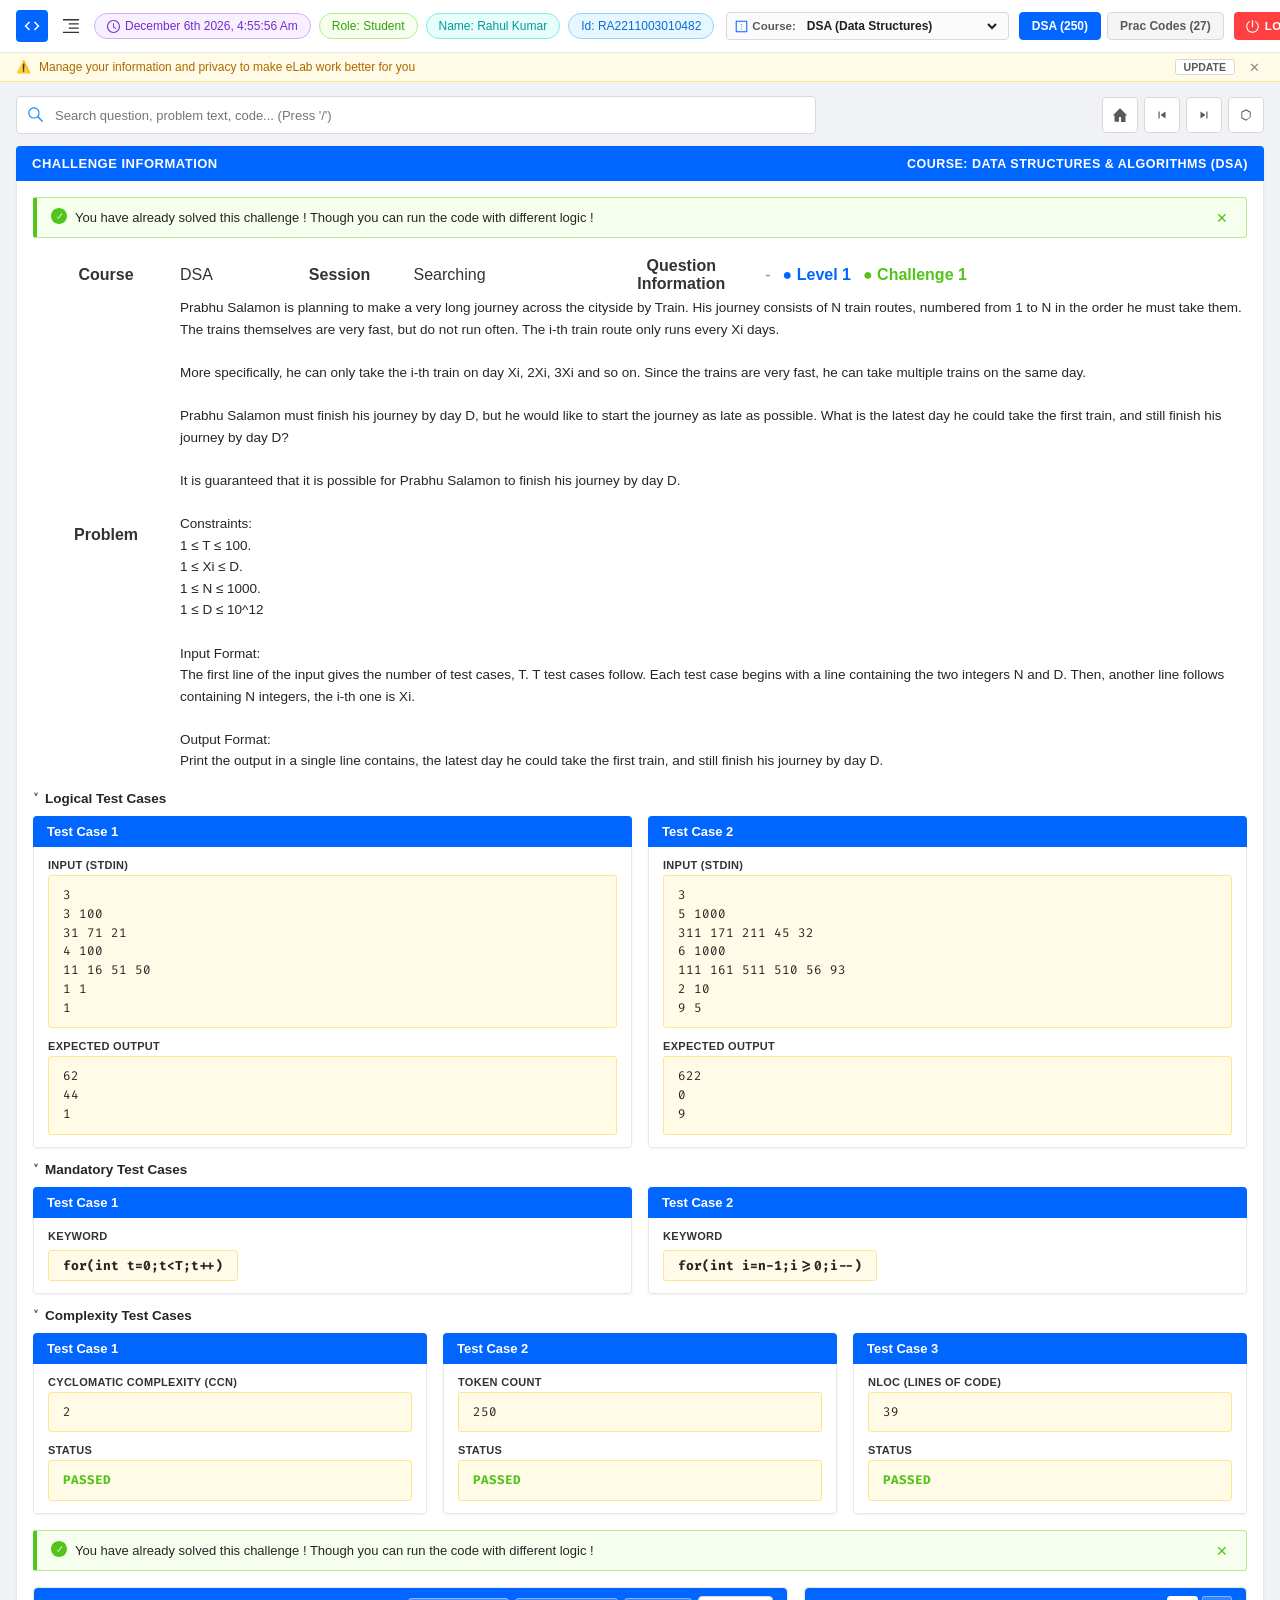
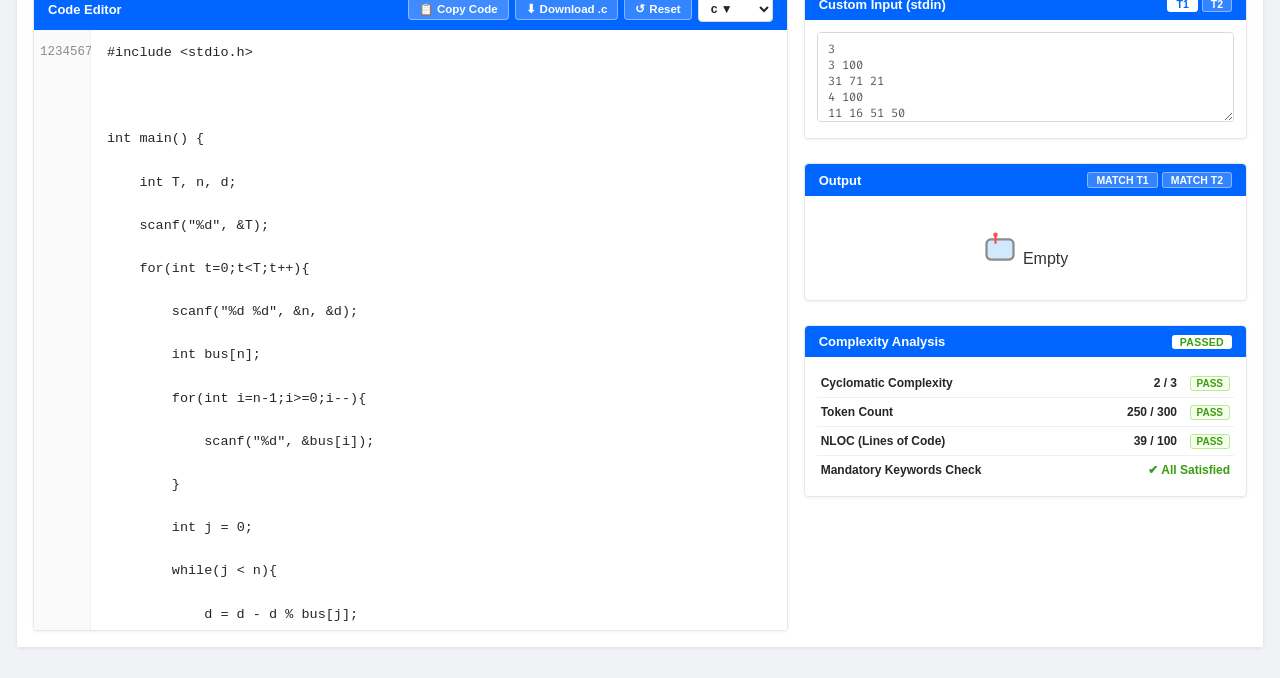
==== web/index.html @ 3b75b490 "feat(portal): add full DSA suite (250 questions + 27 lab practicals), default to DSA, and include vi" ====
<!DOCTYPE html>
<html lang="en">
<head>
  <meta charset="UTF-8">
  <meta name="viewport" content="width=device-width, initial-scale=1.0">
  <title>SRMIST eLab</title>
  <!-- Official SRM eLab Ant Design Stylesheet -->
  <link rel="stylesheet" href="official_elab.css">
  <!-- Enhanced Companion Styling & Layout Fixes -->
  <link rel="stylesheet" href="style.css?v=20261104_1005">
  <link rel="preconnect" href="https://fonts.googleapis.com">
  <link rel="preconnect" href="https://fonts.gstatic.com" crossorigin>
  <link href="https://fonts.googleapis.com/css2?family=Fira+Code:wght@400;500;600&family=Inter:wght@400;500;600;700&display=swap" rel="stylesheet">
</head>
<body class="ant-layout">
  <div class="ant-layout" style="min-height: 100vh; background: #f0f2f5;">
    
    <!-- Official Full-Width Header (Exact Portal Replica) -->
    <header class="ant-layout-header official-header-layout">
      <div class="header-left-cluster">
        <!-- Blue Code Icon Box -->
        <div class="header-code-box" title="eLab Code">
          <svg viewBox="0 0 24 24" width="18" height="18" fill="#ffffff">
            <path d="M9.4 16.6L4.8 12l4.6-4.6L8 6l-6 6 6 6 1.4-1.4zm5.2 0l4.6-4.6-4.6-4.6L16 6l6 6-6 6-1.4-1.4z"/>
          </svg>
        </div>

        <!-- Hamburger Menu Icon -->
        <span class="trigger header-hamburger" title="Menu">
          <svg viewBox="64 64 896 896" width="18" height="18" fill="currentColor">
            <path d="M408 442h480c4.4 0 8-3.6 8-8v-56c0-4.4-3.6-8-8-8H408c-4.4 0-8 3.6-8 8v56c0 4.4 3.6 8 8 8zm-8 204c0 4.4 3.6 8 8 8h480c4.4 0 8-3.6 8-8v-56c0-4.4-3.6-8-8-8H408c-4.4 0-8 3.6-8 8v56zm504-486H120c-4.4 0-8 3.6-8 8v56c0 4.4 3.6 8 8 8h784c4.4 0 8-3.6 8-8v-56c0-4.4-3.6-8-8-8zm0 632H120c-4.4 0-8 3.6-8 8v56c0 4.4 3.6 8 8 8h784c4.4 0 8-3.6 8-8v-56c0-4.4-3.6-8-8-8z"/>
          </svg>
        </span>

        <!-- Rounded Pill Badges -->
        <div class="header-pills-row">
          <span class="pill-badge pill-purple">
            <svg viewBox="64 64 896 896" width="13" height="13" fill="currentColor" style="margin-right: 5px;">
              <path d="M512 64C264.6 64 64 264.6 64 512s200.6 448 448 448 448-200.6 448-448S759.4 64 512 64zm0 820c-205.4 0-372-166.6-372-372s166.6-372 372-372 372 166.6 372 372-166.6 372-372 372z"/><path d="M686.7 638.6L544.1 535.5V288c0-4.4-3.6-8-8-8H488c-4.4 0-8 3.6-8 8v275.4c0 2.6 1.2 5 3.3 6.5l165.4 120.6c3.6 2.6 8.6 1.8 11.2-1.7l28.6-39c2.6-3.7 1.8-8.7-1.8-11.2z"/>
            </svg>
            <span id="liveClock">October 30th 2026, 6:04:20 Am</span>
          </span>

          <span class="pill-badge pill-green">Role: Student</span>
          <span class="pill-badge pill-cyan">Name: Rahul Kumar</span>
          <span class="pill-badge pill-blue">Id: RA2211003010482</span>
        </div>
      </div>

      <div class="header-right-cluster">
        <!-- Course Dropdown Selector -->
        <div class="course-dropdown-selector-wrapper">
          <label for="courseSelect" class="course-select-label">
            <svg viewBox="64 64 896 896" width="13" height="13" fill="#0166ff" style="vertical-align: -2px; margin-right: 4px;">
              <path d="M880 112H144c-17.7 0-32 14.3-32 32v736c0 17.7 14.3 32 32 32h736c17.7 0 32-14.3 32-32V144c0-17.7-14.3-32-32-32zm-40 728H184V184h656v656zM492 400h40c4.4 0 8-3.6 8-8v-40c0-4.4-3.6-8-8-8h-40c-4.4 0-8 3.6-8 8v40c0 4.4 3.6 8 8 8zm0 160h40c4.4 0 8-3.6 8-8v-40c0-4.4-3.6-8-8-8h-40c-4.4 0-8 3.6-8 8v40c0 4.4 3.6 8 8 8zm0 160h40c4.4 0 8-3.6 8-8v-40c0-4.4-3.6-8-8-8h-40c-4.4 0-8 3.6-8 8v40c0 4.4 3.6 8 8 8z"/>
            </svg>
            <span>Course:</span>
          </label>
          <select id="courseSelect" class="course-dropdown-select" title="Switch Course">
            <option value="os">OS (Operating Systems)</option>
            <option value="dsa" selected>DSA (Data Structures)</option>
            <option value="app">APP (Advanced Programming)</option>
          </select>
        </div>

        <div class="course-buttons-group">
          <button class="course-btn active" type="button" id="btnCourseOS">DSA (250)</button>
          <button class="course-btn" type="button" id="btnCoursePrac">Prac Codes (27)</button>
        </div>

        <button type="button" class="official-logout-btn">
          <svg viewBox="64 64 896 896" width="13" height="13" fill="currentColor">
            <path d="M705.6 124.9a8 8 0 00-11.6 7.2v64.2c0 5.5 2.9 10.6 7.5 13.6a352.2 352.2 0 0162.2 49.8c32.7 32.8 58.4 70.9 76.3 113.3a355 355 0 0127.9 138.7c0 48.1-9.4 94.8-27.9 138.7a355.92 355.92 0 01-76.3 113.3 353.06 353.06 0 01-113.2 76.4c-43.8 18.6-90.5 28-138.5 28s-94.7-9.4-138.5-28a353.06 353.06 0 01-113.2-76.4A355.92 355.92 0 01184 650.4a355 355 0 01-27.9-138.7c0-48.1 9.4-94.8 27.9-138.7 17.9-42.4 43.6-80.5 76.3-113.3 19-19 39.8-35.6 62.2-49.8 4.7-2.9 7.5-8.1 7.5-13.6V132c0-6-6.3-9.8-11.6-7.2C178.5 195.2 82 339.3 80 506.3 77.2 745.1 272.5 943.5 511.2 944c239 .5 432.8-193.3 432.8-432.4 0-169.2-97-315.7-238.4-386.7zM480 560h64c4.4 0 8-3.6 8-8V88c0-4.4-3.6-8-8-8h-64c-4.4 0-8 3.6-8 8v464c0 4.4 3.6 8 8 8z"/>
          </svg>
          <span>LOGOUT</span>
        </button>
      </div>
    </header>

    <!-- Yellow Privacy & Information Notice Strip -->
    <div class="official-notice-strip" id="privacyNoticeBanner">
      <div class="notice-strip-left">
        <span class="notice-icon">⚠️</span>
        <span>Manage your information and privacy to make eLab work better for you</span>
      </div>
      <div class="notice-strip-right">
        <button class="notice-update-btn" type="button">UPDATE</button>
        <button class="notice-close-btn" type="button" onclick="document.getElementById('privacyNoticeBanner').style.display='none'">✕</button>
      </div>
    </div>

    <!-- Main Content Area -->
    <main class="ant-layout-content" style="flex: 1 0 auto; overflow-y: auto;">
      
      <!-- Top Search & Action Buttons Row -->
      <div class="official-action-row">
        <!-- Wide Search Box -->
        <div class="search-input-wrapper">
          <span class="search-glass-icon">
            <svg viewBox="64 64 896 896" width="16" height="16" fill="#1890ff">
              <path d="M909.6 854.5L649.9 594.8C690.2 537.8 712 469 712 396c0-174.5-141.5-316-316-316S80 221.5 80 396s141.5 316 316 316c73 0 141.8-21.8 198.8-62.1l259.7 259.7a8.2 8.2 0 0011.6 0l43.5-43.5a8.2 8.2 0 000-11.6zM396 648c-139.2 0-252-112.8-252-252s112.8-252 252-252 252 112.8 252 252-112.8 252-252 252z"/>
            </svg>
          </span>
          <input 
            type="text" 
            id="globalSearchInput" 
            class="search-bar-input" 
            placeholder="Search question, problem text, code... (Press '/')" 
            autocomplete="off"
          />
          <button id="btnClearSearch" class="search-clear-btn" type="button" title="Clear Search" style="display: none;">✕</button>
          
          <!-- Search Dropdown Results -->
          <div id="searchResultsDropdown" class="official-search-dropdown"></div>
        </div>

        <!-- Right Navigation Action Buttons -->
        <div class="nav-actions-group">
          <button id="btnHome" type="button" class="nav-action-btn" title="Home">
            <svg viewBox="64 64 896 896" width="14" height="14" fill="currentColor">
              <path d="M946.5 505L534.6 93.4a31.93 31.93 0 00-45.2 0L77.5 505c-12 12-1.9 31 14.9 31H160v368c0 17.7 14.3 32 32 32h224c17.7 0 32-14.3 32-32V640h128v296c0 17.7 14.3 32 32 32h224c17.7 0 32-14.3 32-32V536h67.6c16.8 0 26.9-19 14.9-31z"/>
            </svg>
          </button>
          <button id="btnPrevChal" type="button" class="nav-action-btn" title="Previous Question">
            <svg viewBox="0 0 24 24" width="14" height="14" fill="currentColor">
              <path d="M6 6h2v12H6zm3.5 6l8.5 6V6z"/>
            </svg>
          </button>
          <button id="btnNextChal" type="button" class="nav-action-btn" title="Next Question">
            <svg viewBox="0 0 24 24" width="14" height="14" fill="currentColor">
              <path d="M6 18l8.5-6L6 6v12zM16 6v12h2V6h-2z"/>
            </svg>
          </button>
          <button id="btnInfo" type="button" class="nav-action-btn" title="All Challenges Navigator (⬡)" onclick="window.openChallengesModal && window.openChallengesModal()">
            <svg viewBox="0 0 24 24" width="14" height="14" fill="currentColor">
              <path d="M12 2l8 4.6v9.2L12 22l-8-4.6V6.6L12 2m0 2.3L5.5 7.8v8.4L12 19.7l6.5-3.5V7.8L12 4.3z"/>
            </svg>
          </button>
        </div>
      </div>

      <!-- Official Challenge Information Card -->
      <div class="challenge-main-card">
        
        <!-- Blue Header Banner -->
        <div class="challenge-blue-header">
          <span class="challenge-header-title">CHALLENGE INFORMATION</span>
          <span class="challenge-header-course" id="challengeHeaderCourse">COURSE: DSA</span>
        </div>

        <div class="challenge-card-body">
          
          <!-- Official Green Banner -->
          <div class="official-solved-alert" id="solvedAlertBox">
            <div class="alert-content-left">
              <span class="alert-check-icon">
                <svg viewBox="64 64 896 896" width="16" height="16" fill="#52c41a">
                  <path d="M512 64C264.6 64 64 264.6 64 512s200.6 448 448 448 448-200.6 448-448S759.4 64 512 64zm193.5 301.7l-210.6 292a31.8 31.8 0 01-51.7 0L318.5 504.6a8 8 0 0111.4-11.2l120.4 148.9 204.3-283.3a8 8 0 0111.2 2.7z"/>
                </svg>
              </span>
              <span id="bannerSolvedText">You have already solved this challenge ! Though you can run the code with different logic !</span>
            </div>
            <button class="alert-dismiss-btn" type="button" onclick="document.getElementById('solvedAlertBox').style.display='none'">✕</button>
          </div>

          <!-- Official Ant Descriptions Table -->
          <div class="ant-descriptions ant-descriptions-bordered" style="margin-bottom: 16px;">
            <div class="ant-descriptions-view">
              <table style="width: 100%;">
                <tbody>
                  <!-- Row 0: Course, Session, Question Info -->
                  <tr class="ant-descriptions-row">
                    <th class="ant-descriptions-item-label" style="width: 140px;"><span>Course</span></th>
                    <td class="ant-descriptions-item-content"><span id="lblCourseTable">OS</span></td>
                    <th class="ant-descriptions-item-label" style="width: 140px;"><span>Session</span></th>
                    <td class="ant-descriptions-item-content"><span id="lblSession">CPU Scheduling</span></td>
                    <th class="ant-descriptions-item-label" style="width: 160px;"><span>Question Information</span></th>
                    <td class="ant-descriptions-item-content">
                      <span id="lblQuestionInfoWrapper" style="display: flex; align-items: center; gap: 12px;">
                        <span style="color:#8c8c8c;">-</span>
                        <span id="lblLevelDot" style="color: #0166ff; font-weight: 700;">● Level 1</span>
                        <span id="lblChallengeDot" style="color: #52c41a; font-weight: 700;">● Challenge 1</span>
                      </span>
                    </td>
                  </tr>

                  <!-- Row 1: Problem Statement -->
                  <tr class="ant-descriptions-row">
                    <th class="ant-descriptions-item-label"><span>Problem</span></th>
                    <td class="ant-descriptions-item-content" colspan="5">
                      <div id="problemStatementText" style="white-space: pre-wrap; font-size: 13.5px; line-height: 1.6; color: #262626;">
                        Loading question description...
                      </div>
                    </td>
                  </tr>
                </tbody>
              </table>
            </div>
          </div>

          <!-- Official Test Cases Accordions (Matching Screenshot 060433 & 060442) -->
          <div class="test-cases-section">
            
            <!-- 1. Logical Test Cases -->
            <div class="accordion-block">
              <div class="accordion-header" id="hdrLogicalTestCases">
                <span class="accordion-arrow">˅</span>
                <span class="accordion-title">Logical Test Cases</span>
              </div>
              <div class="accordion-body" id="bodyLogicalTestCases">
                <div class="test-case-cards-grid" id="logicalCardsGrid">
                  <!-- Rendered dynamically by app.js -->
                </div>
              </div>
            </div>

            <!-- 2. Mandatory Test Cases -->
            <div class="accordion-block" style="margin-top: 14px;">
              <div class="accordion-header" id="hdrMandatoryTestCases">
                <span class="accordion-arrow">˅</span>
                <span class="accordion-title">Mandatory Test Cases</span>
              </div>
              <div class="accordion-body" id="bodyMandatoryTestCases">
                <div class="mandatory-cards-grid" id="mandatoryCardsGrid">
                  <!-- Rendered dynamically by app.js -->
                </div>
              </div>
            </div>

            <!-- 3. Complexity Test Cases -->
            <div class="accordion-block" style="margin-top: 14px; margin-bottom: 16px;">
              <div class="accordion-header" id="hdrComplexityTestCases">
                <span class="accordion-arrow">˅</span>
                <span class="accordion-title">Complexity Test Cases</span>
              </div>
              <div class="accordion-body" id="bodyComplexityTestCases">
                <div class="complexity-cards-grid" id="complexityCardsGrid">
                  <!-- Rendered dynamically by app.js -->
                </div>
              </div>
            </div>

          </div>

          <!-- Bottom Solved Banner (Matching Screenshot 060442) -->
          <div class="official-solved-alert" id="solvedAlertBoxBottom" style="margin-bottom: 16px;">
            <div class="alert-content-left">
              <span class="alert-check-icon">
                <svg viewBox="64 64 896 896" width="16" height="16" fill="#52c41a">
                  <path d="M512 64C264.6 64 64 264.6 64 512s200.6 448 448 448 448-200.6 448-448S759.4 64 512 64zm193.5 301.7l-210.6 292a31.8 31.8 0 01-51.7 0L318.5 504.6a8 8 0 0111.4-11.2l120.4 148.9 204.3-283.3a8 8 0 0111.2 2.7z"/>
                </svg>
              </span>
              <span>You have already solved this challenge ! Though you can run the code with different logic !</span>
            </div>
            <button class="alert-dismiss-btn" type="button" onclick="document.getElementById('solvedAlertBoxBottom').style.display='none'">✕</button>
          </div>

          <!-- Split Two-Column Bottom Section: Code Editor & Right Cards -->
          <div class="bottom-split-container">
            
            <!-- Left Column: Code Editor (~65% width) -->
            <div class="editor-column">
              <div class="card-blue-header editor-header">
                <span class="header-bold-title">Code Editor</span>
                
                <div class="editor-header-controls">
                  <!-- 1-Click Copy Code Button -->
                  <button id="btnCopyCode" type="button" class="header-action-btn copy-btn">
                    <span>📋</span>
                    <span id="btnCopyText">Copy Code</span>
                  </button>

                  <button id="btnDownloadCode" type="button" class="header-action-btn">
                    <span>⬇</span>
                    <span id="btnDownloadText">Download .c</span>
                  </button>

                  <button id="btnResetCode" type="button" class="header-action-btn">
                    <span>↺</span>
                    <span id="btnResetText">Reset</span>
                  </button>

                  <select id="selLanguage" class="editor-lang-dropdown">
                    <option value="c">c ▼</option>
                    <option value="cpp">cpp ▼</option>
                  </select>
                </div>
              </div>

              <!-- Official Light Editor Body -->
              <div class="official-editor-container">
                <div class="official-editor-gutter" id="editorGutter"></div>
                <pre class="official-editor-code"><code id="editorCodeBlock">// Loading verified code...</code></pre>
              </div>
            </div>

            <!-- Right Column: Custom Input, Output, Complexity Analysis (~35% width) -->
            <div class="analysis-column">
              
              <!-- Card 1: Custom Input (stdin) -->
              <div class="side-card">
                <div class="card-blue-header">
                  <span class="header-bold-title">Custom Input (stdin)</span>
                  <div class="header-pills-group">
                    <button class="small-pill-btn active" type="button" id="btnInputT1">T1</button>
                    <button class="small-pill-btn" type="button" id="btnInputT2">T2</button>
                  </div>
                </div>
                <div class="side-card-body">
                  <textarea class="stdin-textarea" placeholder="Type Here" id="txtCustomInput"></textarea>
                </div>
              </div>

              <!-- Card 2: Output -->
              <div class="side-card" style="margin-top: 12px;">
                <div class="card-blue-header">
                  <span class="header-bold-title">Output</span>
                  <div class="header-pills-group">
                    <button class="small-pill-btn active" type="button" id="btnMatchT1">MATCH T1</button>
                    <button class="small-pill-btn" type="button" id="btnMatchT2">MATCH T2</button>
                  </div>
                </div>
                <div class="side-card-body output-body" id="boxOutputView">
                  <div class="empty-state">
                    <span class="empty-icon">📫</span>
                    <span>Empty</span>
                  </div>
                </div>
              </div>

              <!-- Card 3: Complexity Analysis (Matching Uploaded Media 1) -->
              <div class="side-card" style="margin-top: 12px;">
                <div class="card-blue-header">
                  <span class="header-bold-title">Complexity Analysis</span>
                  <span class="status-passed-badge">PASSED</span>
                </div>
                <div class="side-card-body complexity-body">
                  <table class="complexity-exact-table">
                    <tbody>
                      <tr>
                        <td class="col-metric">Cyclomatic Complexity</td>
                        <td class="col-val" id="valCCN">3 / 3</td>
                        <td class="col-badge"><span class="badge-pass">PASS</span></td>
                      </tr>
                      <tr>
                        <td class="col-metric">Token Count</td>
                        <td class="col-val" id="valTokens">285 / 300</td>
                        <td class="col-badge"><span class="badge-pass">PASS</span></td>
                      </tr>
                      <tr>
                        <td class="col-metric">NLOC (Lines of Code)</td>
                        <td class="col-val" id="valNLOC">72 / 100</td>
                        <td class="col-badge"><span class="badge-pass">PASS</span></td>
                      </tr>
                      <tr>
                        <td class="col-metric">Mandatory Keywords Check</td>
                        <td class="col-val" colspan="2" style="color: #389e0d; font-weight: 700;">✔ All Satisfied</td>
                      </tr>
                    </tbody>
                  </table>
                </div>
              </div>

            </div>

          </div>

        </div>

      </div>

    </main>

  </div>

  <!-- Challenges Navigator Modal (Triggered by [⬡] button) -->
  <div id="modalNavigatorOverlay" class="official-modal-overlay" style="display: none;" onclick="if(event.target === this) window.closeChallengesModal && window.closeChallengesModal()">
    <div class="official-modal-dialog" role="dialog" aria-modal="true" onclick="event.stopPropagation()">
      <!-- Modal Header -->
      <div class="official-modal-header">
        <div class="modal-header-left">
          <span class="modal-icon-palette">
            <svg viewBox="0 0 24 24" width="20" height="20" fill="none">
              <rect x="2" y="2" width="9" height="9" rx="2" fill="#ff4d4f" />
              <rect x="13" y="2" width="9" height="9" rx="2" fill="#52c41a" />
              <rect x="2" y="13" width="9" height="9" rx="2" fill="#1890ff" />
              <rect x="13" y="13" width="9" height="9" rx="2" fill="#faad14" />
            </svg>
          </span>
          <span class="modal-title-text" id="modalNavTitle">SRMIST eLab DSA Challenges (250 Questions)</span>
        </div>
        <button id="btnCloseModalNav" type="button" class="modal-close-btn" title="Close" onclick="window.closeChallengesModal && window.closeChallengesModal()">✕</button>
      </div>

      <!-- Filter Input -->
      <div class="modal-filter-row">
        <input 
          type="text" 
          id="txtModalFilter" 
          class="modal-filter-input" 
          placeholder="Filter challenges by keyword or topic..." 
          autocomplete="off"
        />
      </div>

      <!-- Cards 3-Column Grid -->
      <div class="modal-cards-container" id="modalCardsGrid">
        <!-- Rendered dynamically by app.js -->
      </div>
    </div>
  </div>

  <!-- Scripts -->
  <script src="questions_data.js?v=20261101_02"></script>
  <script src="prac_data.js?v=20261101_02"></script>
  <script src="dsa_data.js?v=20261104_1005"></script>
  <script src="dsa_prac_data.js?v=20261104_1005"></script>
  <script src="app_data.js?v=20261104_1005"></script>
  <script src="app.js?v=20261104_1005"></script>
</body>
</html>
---- web/style.css ----
/* SRMIST eLab Official Theme Custom Overrides */
@import url('https://fonts.googleapis.com/css2?family=Fira+Code:wght@400;500;600&family=Inter:wght@400;500;600;700&display=swap');

body {
  font-family: -apple-system, BlinkMacSystemFont, "Segoe UI", Roboto, "Helvetica Neue", Arial, sans-serif !important;
  background-color: #f0f2f5 !important;
  color: #333333 !important;
  margin: 0;
  padding: 0;
  -webkit-font-smoothing: antialiased;
}

/* Sidebar Logo */
.logo {
  height: 64px;
  display: flex;
  align-items: center;
  justify-content: center;
  border-bottom: 1px solid #f0f0f0;
}

#logo {
  font-size: 1.3rem;
  font-weight: 800;
  color: #096dd9;
  display: flex;
  align-items: center;
  gap: 6px;
  letter-spacing: -0.5px;
}

.logo-dot {
  width: 10px;
  height: 10px;
  background-color: #52c41a;
  border-radius: 50%;
  display: inline-block;
}

/* Navbar & Header Leakage Safeguards */
.navbarShadow {
  box-shadow: 0 1px 4px rgba(0, 21, 41, 0.08);
  border-bottom: 1px solid #e8e8e8;
}

/* -------------------------------------------------------------
   OFFICIAL ELAB FULL-WIDTH TOP NAVBAR (Exact Portal Replica)
   ------------------------------------------------------------- */
.official-header-layout {
  display: flex !important;
  align-items: center !important;
  justify-content: space-between !important;
  padding: 0 16px !important;
  height: 52px !important;
  min-height: 52px !important;
  background: #ffffff !important;
  border-bottom: 1px solid #e8e8e8 !important;
  box-shadow: 0 1px 4px rgba(0, 0, 0, 0.05) !important;
  overflow-x: auto !important;
  overflow-y: hidden !important;
  white-space: nowrap !important;
  gap: 12px !important;
  scrollbar-width: none !important;
}

.official-header-layout::-webkit-scrollbar {
  display: none !important;
}

.header-left-cluster {
  display: flex;
  align-items: center;
  gap: 10px;
  flex-shrink: 0;
}

.header-code-box {
  width: 32px;
  height: 32px;
  background: #0166ff;
  border-radius: 4px;
  display: flex;
  align-items: center;
  justify-content: center;
  color: #ffffff;
  cursor: pointer;
  flex-shrink: 0;
}

.header-hamburger {
  font-size: 18px;
  color: #333333;
  cursor: pointer;
  padding: 0 4px;
  display: flex;
  align-items: center;
  line-height: 1;
}

.header-hamburger:hover {
  color: #0166ff;
}

.header-pills-row {
  display: flex;
  align-items: center;
  gap: 8px;
}

.pill-badge {
  display: inline-flex;
  align-items: center;
  font-size: 12px;
  font-weight: 500;
  height: 26px;
  line-height: 24px;
  padding: 0 12px;
  border-radius: 13px;
  box-sizing: border-box;
  white-space: nowrap;
}

.pill-purple {
  color: #722ed1;
  background: #f9f0ff;
  border: 1px solid #d3adf7;
}

.pill-green {
  color: #389e0d;
  background: #f6ffed;
  border: 1px solid #b7eb8f;
}

.pill-cyan {
  color: #08979c;
  background: #e6fffb;
  border: 1px solid #87e8de;
}

.pill-blue {
  color: #096dd9;
  background: #e6f7ff;
  border: 1px solid #91d5ff;
}

.header-right-cluster {
  display: flex;
  align-items: center;
  gap: 10px;
  flex-shrink: 0;
}

.course-buttons-group {
  display: flex;
  align-items: center;
  gap: 6px;
}

.course-btn {
  height: 28px !important;
  line-height: 26px !important;
  padding: 0 12px !important;
  font-size: 12px !important;
  font-weight: 600 !important;
  border-radius: 4px !important;
  border: 1px solid #d9d9d9 !important;
  background: #f5f5f5 !important;
  color: #595959 !important;
  cursor: pointer !important;
  display: inline-flex !important;
  align-items: center !important;
  justify-content: center !important;
  box-sizing: border-box !important;
  text-transform: none !important;
  vertical-align: middle !important;
  transition: all 0.2s;
}

.course-btn.active {
  background: #0166ff !important;
  border-color: #0166ff !important;
  color: #ffffff !important;
  font-weight: 700 !important;
}

/* Course Dropdown Selector */
.course-dropdown-selector-wrapper {
  display: inline-flex;
  align-items: center;
  gap: 5px;
  background: #fbfbfb;
  border: 1px solid #d9d9d9;
  border-radius: 4px;
  padding: 0 8px;
  height: 28px;
  box-sizing: border-box;
  transition: all 0.2s ease;
}

.course-dropdown-selector-wrapper:hover,
.course-dropdown-selector-wrapper:focus-within {
  border-color: #0166ff;
  box-shadow: 0 0 0 2px rgba(1, 102, 255, 0.15);
  background: #ffffff;
}

.course-select-label {
  display: inline-flex;
  align-items: center;
  font-size: 11.5px;
  font-weight: 700;
  color: #595959;
  cursor: pointer;
  user-select: none;
}

.course-dropdown-select {
  border: none;
  background: transparent;
  outline: none;
  font-size: 12px;
  font-weight: 600;
  color: #1f1f1f;
  cursor: pointer;
  padding: 0 2px;
  font-family: inherit;
}

.course-dropdown-select option {
  font-size: 12px;
  font-weight: 500;
  color: #262626;
  background: #ffffff;
}

.official-logout-btn {
  height: 28px;
  padding: 0 12px;
  font-size: 11.5px;
  font-weight: 800;
  letter-spacing: 0.5px;
  border-radius: 4px;
  border: none;
  background: #fe4040;
  color: #ffffff;
  cursor: pointer;
  display: inline-flex;
  align-items: center;
  gap: 6px;
  transition: background-color 0.2s;
}

.official-logout-btn:hover {
  background: #e02424;
}

/* -------------------------------------------------------------
   OFFICIAL NOTICE STRIP (Yellow Alert)
   ------------------------------------------------------------- */
.official-notice-strip {
  background: #fffbe6;
  border-bottom: 1px solid #ffe58f;
  padding: 6px 16px;
  display: flex;
  align-items: center;
  justify-content: space-between;
  font-size: 12px;
  color: #ad6800;
}

.notice-strip-left {
  display: flex;
  align-items: center;
  gap: 8px;
}

.notice-strip-right {
  display: flex;
  align-items: center;
  gap: 10px;
}

.notice-update-btn {
  background: #ffffff;
  border: 1px solid #d9d9d9;
  border-radius: 3px;
  font-size: 10.5px;
  font-weight: 700;
  padding: 1px 8px;
  color: #595959;
  cursor: pointer;
}

.notice-close-btn {
  background: none;
  border: none;
  font-size: 13px;
  color: #8c8c8c;
  cursor: pointer;
  padding: 0 4px;
  line-height: 1;
}

/* -------------------------------------------------------------
   SEARCH & ACTION ROW (Exact Replacement for the Old Scroller)
   ------------------------------------------------------------- */
.official-action-row {
  margin: 14px 16px 12px;
  display: flex;
  align-items: center;
  justify-content: space-between;
  gap: 14px;
}

.search-input-wrapper {
  position: relative;
  flex: 1;
  max-width: 800px;
  display: flex;
  align-items: center;
}

.search-glass-icon {
  position: absolute;
  left: 12px;
  display: flex;
  align-items: center;
  pointer-events: none;
  z-index: 2;
}

.search-bar-input {
  width: 100%;
  height: 38px;
  padding: 0 34px 0 38px;
  border: 1px solid #d9d9d9;
  border-radius: 4px;
  font-size: 13px;
  color: #262626;
  background: #ffffff;
  outline: none;
  transition: all 0.2s;
  box-sizing: border-box;
  text-overflow: ellipsis;
  white-space: nowrap;
}

.search-bar-input:focus {
  border-color: #0166ff;
  box-shadow: 0 0 0 2px rgba(1, 102, 255, 0.2);
}

.search-clear-btn {
  position: absolute;
  right: 10px;
  background: none;
  border: none;
  color: #bfbfbf;
  font-size: 14px;
  cursor: pointer;
  padding: 4px;
  display: flex;
  align-items: center;
  justify-content: center;
  line-height: 1;
}

.search-clear-btn:hover {
  color: #595959;
}

.nav-actions-group {
  display: flex;
  align-items: center;
  gap: 6px;
  flex-shrink: 0;
}

.nav-action-btn {
  width: 36px;
  height: 36px;
  border: 1px solid #d9d9d9;
  border-radius: 4px;
  background: #ffffff;
  color: #595959;
  display: flex;
  align-items: center;
  justify-content: center;
  cursor: pointer !important;
  touch-action: manipulation;
  -webkit-tap-highlight-color: transparent;
  pointer-events: auto !important;
  user-select: none;
  transition: all 0.15s;
}

.nav-action-btn svg {
  pointer-events: none !important;
}

.nav-action-btn:hover {
  border-color: #0166ff;
  color: #0166ff;
  background: #f0f7ff;
}

/* -------------------------------------------------------------
   OFFICIAL CHALLENGE INFORMATION CARD & BLUE TOP HEADER
   ------------------------------------------------------------- */
.challenge-main-card {
  margin: 0 16px 30px;
  border-radius: 4px;
  box-shadow: 0 1px 3px rgba(0, 0, 0, 0.06);
  background: #ffffff;
  overflow: hidden;
}

.challenge-blue-header {
  background: #0166ff;
  color: #ffffff;
  padding: 10px 16px;
  display: flex;
  align-items: center;
  justify-content: space-between;
  font-weight: 800;
  font-size: 13px;
  letter-spacing: 0.5px;
}

.challenge-header-title {
  text-transform: uppercase;
}

.challenge-header-course {
  font-weight: 700;
  font-size: 12.5px;
}

.challenge-card-body {
  padding: 16px;
  border: 1px solid #e8e8e8;
  border-top: none;
  border-radius: 0 0 4px 4px;
}

.official-solved-alert {
  background: #f6ffed;
  border: 1px solid #b7eb8f;
  border-left: 4px solid #52c41a;
  border-radius: 3px;
  padding: 10px 14px;
  margin-bottom: 16px;
  display: flex;
  align-items: center;
  justify-content: space-between;
  font-size: 13px;
  color: #262626;
}

.alert-content-left {
  display: flex;
  align-items: center;
  gap: 8px;
}

.alert-dismiss-btn {
  background: none;
  border: none;
  color: #52c41a;
  font-size: 14px;
  cursor: pointer;
  padding: 0 4px;
  line-height: 1;
}

.alert-dismiss-btn:hover {
  color: #389e0d;
}

/* Search Dropdown */
.official-search-dropdown {
  position: absolute;
  top: 42px;
  left: 0;
  right: 0;
  background: #ffffff;
  border: 1px solid #d9d9d9;
  border-radius: 4px;
  box-shadow: 0 8px 24px rgba(0, 0, 0, 0.15);
  max-height: 420px;
  overflow-y: auto;
  z-index: 9999;
  display: none;
}

.official-search-dropdown.open {
  display: block;
}

.official-search-item {
  padding: 10px 14px;
  border-bottom: 1px solid #f0f0f0;
  cursor: pointer;
  display: flex;
  align-items: flex-start;
  gap: 12px;
  transition: background-color 0.15s;
}

.official-search-item:hover {
  background-color: #e6f7ff;
}

.official-search-item .badge {
  background-color: #0166ff;
  color: #fff;
  font-size: 11px;
  font-weight: 700;
  padding: 2px 8px;
  border-radius: 3px;
  flex-shrink: 0;
  margin-top: 2px;
}

.official-search-item .title {
  font-size: 13px;
  font-weight: 600;
  color: #262626;
  margin-bottom: 2px;
}

.official-search-item .snippet {
  font-size: 12px;
  color: #595959;
  line-height: 1.4;
}

.official-search-item .snippet mark {
  background-color: #fffb8f;
  color: #262626;
  padding: 0 2px;
  border-radius: 2px;
}

/* -------------------------------------------------------------
   ACCORDION TEST CASES (Matching Screenshots 060433 & 060442)
   ------------------------------------------------------------- */
.accordion-block {
  margin-bottom: 8px;
}

.accordion-header {
  display: flex;
  align-items: center;
  gap: 6px;
  font-size: 13.5px;
  font-weight: 600;
  color: #262626;
  cursor: pointer;
  margin-bottom: 10px;
  user-select: none;
}

.accordion-arrow {
  font-size: 11px;
  color: #595959;
  font-weight: 700;
}

.accordion-title {
  font-size: 13.5px;
  color: #262626;
  font-weight: 600;
}

/* Cards Grids */
.test-case-cards-grid {
  display: grid;
  grid-template-columns: repeat(auto-fit, minmax(340px, 1fr));
  gap: 16px;
}

.tc-card {
  border-radius: 4px;
  overflow: hidden;
  box-shadow: 0 1px 3px rgba(0,0,0,0.06);
}

.tc-card-header {
  background: #0166ff;
  color: #ffffff;
  font-weight: 700;
  font-size: 13px;
  padding: 8px 14px;
}

.tc-card-body {
  background: #ffffff;
  border: 1px solid #e8e8e8;
  border-top: none;
  padding: 12px 14px;
  border-radius: 0 0 4px 4px;
}

.tc-label-heading {
  font-size: 11px;
  font-weight: 800;
  color: #333333;
  margin-bottom: 4px;
  text-transform: uppercase;
  letter-spacing: 0.3px;
}

.tc-cream-box {
  background: #fffbe6;
  border: 1px solid #ffe58f;
  border-radius: 3px;
  padding: 10px 14px;
  font-family: 'Fira Code', Monaco, monospace;
  font-size: 12.5px;
  line-height: 1.5;
  color: #262626;
  white-space: pre-wrap;
  margin-bottom: 12px;
}

.tc-cream-box:last-child {
  margin-bottom: 0;
}

/* Mandatory Cards */
.mandatory-cards-grid {
  display: grid;
  grid-template-columns: repeat(auto-fit, minmax(260px, 1fr));
  gap: 16px;
}

.mand-keyword-badge {
  background: #fffbe6;
  border: 1px solid #ffe58f;
  border-radius: 3px;
  padding: 6px 14px;
  font-family: 'Fira Code', monospace;
  font-size: 13px;
  font-weight: 700;
  color: #262626;
  display: inline-block;
  margin-top: 4px;
}

/* Complexity Cards */
.complexity-cards-grid {
  display: grid;
  grid-template-columns: repeat(auto-fit, minmax(200px, 1fr));
  gap: 16px;
}

/* -------------------------------------------------------------
   SPLIT BOTTOM SECTION: CODE EDITOR & ANALYSIS CARDS
   ------------------------------------------------------------- */
.bottom-split-container {
  display: flex;
  gap: 16px;
  align-items: flex-start;
  margin-top: 16px;
}

@media (max-width: 992px) {
  .bottom-split-container {
    flex-direction: column;
  }
  .editor-column, .analysis-column {
    flex: 1 1 100% !important;
    max-width: 100% !important;
    width: 100% !important;
  }
}

.editor-column {
  flex: 0 0 62%;
  max-width: 62%;
  border-radius: 4px;
  overflow: hidden;
  box-shadow: 0 1px 3px rgba(0,0,0,0.06);
  border: 1px solid #e8e8e8;
  background: #ffffff;
}

.analysis-column {
  flex: 1;
  display: flex;
  flex-direction: column;
  gap: 12px;
}

/* Card Blue Header */
.card-blue-header {
  background: #0166ff;
  color: #ffffff;
  padding: 8px 14px;
  display: flex;
  align-items: center;
  justify-content: space-between;
  border-radius: 4px 4px 0 0;
}

.header-bold-title {
  font-weight: 700;
  font-size: 13px;
  color: #ffffff;
}

.editor-header-controls {
  display: flex;
  align-items: center;
  gap: 6px;
}

.header-action-btn {
  background: rgba(255, 255, 255, 0.2);
  border: 1px solid rgba(255, 255, 255, 0.4);
  color: #ffffff;
  border-radius: 4px;
  font-size: 11.5px;
  font-weight: 600;
  padding: 3px 10px;
  cursor: pointer;
  display: inline-flex;
  align-items: center;
  gap: 4px;
  transition: all 0.2s;
}

.header-action-btn:hover {
  background: rgba(255, 255, 255, 0.35);
}

.header-action-btn.copy-btn {
  background: rgba(255, 255, 255, 0.25);
  font-weight: 700;
}

.header-action-btn.copied {
  background: #52c41a !important;
  border-color: #52c41a !important;
}

.editor-lang-dropdown {
  background: #ffffff;
  color: #262626;
  border: 1px solid #d9d9d9;
  border-radius: 4px;
  font-size: 12px;
  font-weight: 600;
  padding: 2px 8px;
  height: 26px;
  outline: none;
  cursor: pointer;
}

/* Official Ace / Monaco Light Editor Body */
.official-editor-container {
  display: flex;
  background: #ffffff !important;
  color: #262626 !important;
  font-family: Monaco, Menlo, Consolas, "Courier New", monospace !important;
  font-size: 14px !important;
  line-height: 1.6 !important;
  min-height: 480px;
  max-height: 600px;
  overflow: auto;
}

.official-editor-gutter {
  width: 44px;
  background: #fafafa !important;
  border-right: 1px solid #f0f0f0 !important;
  padding: 12px 6px;
  text-align: right;
  color: #8c8c8c !important;
  user-select: none;
  font-size: 12.5px !important;
  line-height: 1.6 !important;
}

.official-editor-code {
  flex: 1;
  padding: 12px 16px;
  margin: 0;
  background: #ffffff !important;
  color: #262626 !important;
  overflow-x: auto;
  font-size: 13.5px !important;
  line-height: 1.6 !important;
}

.official-editor-code code {
  color: #262626 !important;
  font-family: inherit;
}

/* Right Side Analysis Cards */
.side-card {
  border-radius: 4px;
  overflow: hidden;
  box-shadow: 0 1px 3px rgba(0,0,0,0.06);
  border: 1px solid #e8e8e8;
  background: #ffffff;
}

.header-pills-group {
  display: flex;
  gap: 4px;
}

.small-pill-btn {
  background: rgba(255, 255, 255, 0.2);
  border: 1px solid rgba(255, 255, 255, 0.4);
  color: #ffffff;
  border-radius: 3px;
  font-size: 10.5px;
  font-weight: 700;
  padding: 1px 8px;
  cursor: pointer;
}

.small-pill-btn.active {
  background: #ffffff;
  color: #0166ff;
  border-color: #ffffff;
}

.side-card-body {
  padding: 12px;
}

.stdin-textarea {
  width: 100%;
  height: 90px;
  border: 1px solid #d9d9d9;
  border-radius: 4px;
  padding: 8px 10px;
  font-family: 'Fira Code', monospace;
  font-size: 12px;
  color: #595959;
  outline: none;
  resize: vertical;
  box-sizing: border-box;
}

.stdin-textarea:focus {
  border-color: #0166ff;
}

.output-body {
  min-height: 80px;
  display: flex;
  align-items: center;
  justify-content: center;
}

.empty-state {
  display: flex;
  align-items: center;
  gap: 6px;
  color: #8c8c8c;
  font-size: 13px;
}

.empty-icon {
  font-size: 16px;
}

.status-passed-badge {
  background: #ffffff;
  color: #389e0d;
  font-size: 10.5px;
  font-weight: 800;
  padding: 1px 8px;
  border-radius: 3px;
  letter-spacing: 0.3px;
}

.complexity-exact-table {
  width: 100%;
  border-collapse: collapse;
  font-size: 12px;
}

.complexity-exact-table td {
  padding: 7px 4px;
  border-bottom: 1px solid #f0f0f0;
}

.complexity-exact-table tr:last-child td {
  border-bottom: none;
}

.col-metric {
  color: #262626;
  font-weight: 600;
}

.col-val {
  text-align: right;
  font-weight: 700;
  color: #262626;
  padding-right: 12px;
}

.col-badge {
  text-align: right;
  width: 45px;
}

.badge-pass {
  background: #f6ffed;
  border: 1px solid #b7eb8f;
  color: #389e0d;
  font-size: 10px;
  font-weight: 800;
  padding: 1px 6px;
  border-radius: 3px;
}

/* -------------------------------------------------------------
   CHALLENGES NAVIGATOR MODAL (Triggered by [⬡] button)
   ------------------------------------------------------------- */
.official-modal-overlay {
  position: fixed !important;
  top: 0 !important;
  left: 0 !important;
  right: 0 !important;
  bottom: 0 !important;
  width: 100vw !important;
  height: 100vh !important;
  background-color: rgba(0, 0, 0, 0.45) !important;
  display: flex;
  align-items: center;
  justify-content: center;
  z-index: 999999 !important;
  padding: 16px !important;
  box-sizing: border-box !important;
  animation: modalFadeIn 0.15s ease-out;
}

@keyframes modalFadeIn {
  from { opacity: 0; }
  to { opacity: 1; }
}

.official-modal-dialog {
  background: #ffffff;
  border-radius: 8px;
  box-shadow: 0 12px 36px rgba(0, 0, 0, 0.22);
  width: 100%;
  max-width: 980px;
  max-height: 85vh;
  display: flex;
  flex-direction: column;
  overflow: hidden;
  animation: modalSlideUp 0.15s ease-out;
}

@keyframes modalSlideUp {
  from { transform: translateY(15px); opacity: 0; }
  to { transform: translateY(0); opacity: 1; }
}

.official-modal-header {
  padding: 14px 20px;
  display: flex;
  align-items: center;
  justify-content: space-between;
  border-bottom: 1px solid #f0f0f0;
  flex-shrink: 0;
}

.modal-header-left {
  display: flex;
  align-items: center;
  gap: 10px;
}

.modal-icon-palette {
  display: flex;
  align-items: center;
}

.modal-title-text {
  font-size: 15.5px;
  font-weight: 700;
  color: #262626;
  letter-spacing: -0.2px;
}

.modal-close-btn {
  background: none;
  border: none;
  font-size: 18px;
  color: #8c8c8c;
  cursor: pointer;
  padding: 4px 8px;
  line-height: 1;
  transition: color 0.15s;
}

.modal-close-btn:hover {
  color: #262626;
}

.modal-filter-row {
  padding: 14px 20px 8px;
  flex-shrink: 0;
}

.modal-filter-input {
  width: 100%;
  height: 38px;
  border: 1px solid #d9d9d9;
  border-radius: 4px;
  padding: 0 14px;
  font-size: 13px;
  color: #262626;
  outline: none;
  box-sizing: border-box;
  transition: all 0.2s;
}

.modal-filter-input:focus {
  border-color: #0166ff;
  box-shadow: 0 0 0 2px rgba(1, 102, 255, 0.15);
}

.modal-cards-container {
  padding: 10px 20px 20px;
  overflow-y: auto;
  display: grid;
  grid-template-columns: repeat(3, 1fr);
  gap: 12px;
  align-content: start;
}

@media (max-width: 860px) {
  .modal-cards-container {
    grid-template-columns: repeat(2, 1fr);
  }
}

@media (max-width: 560px) {
  .modal-cards-container {
    grid-template-columns: 1fr;
  }
}

.modal-challenge-card {
  background: #ffffff;
  border-radius: 6px;
  padding: 12px 14px;
  cursor: pointer !important;
  touch-action: manipulation;
  -webkit-tap-highlight-color: transparent;
  pointer-events: auto !important;
  transition: all 0.15s ease;
  display: flex;
  flex-direction: column;
  justify-content: flex-start;
  min-height: 76px;
  box-sizing: border-box;
  position: relative;
}

/* Green box boundary for fully solved challenges */
.modal-challenge-card.solved-full {
  border: 1.5px solid #52c41a !important;
}

.modal-challenge-card.solved-full:hover {
  border-color: #389e0d !important;
  box-shadow: 0 2px 10px rgba(82, 196, 26, 0.22);
}

/* Yellow box boundary for partially solved challenges */
.modal-challenge-card.solved-partial {
  border: 1.5px solid #faad14 !important;
}

.modal-challenge-card.solved-partial:hover {
  border-color: #d48806 !important;
  box-shadow: 0 2px 10px rgba(250, 173, 20, 0.22);
}

/* Red box boundary for unsolved challenges */
.modal-challenge-card.solved-unsolved {
  border: 1.5px solid #ff4d4f !important;
}

.modal-challenge-card.solved-unsolved:hover {
  border-color: #cf1322 !important;
  box-shadow: 0 2px 10px rgba(255, 77, 79, 0.22);
}

/* Active challenge: highlighted with blue ring/outline while keeping status box color */
.modal-challenge-card.active {
  box-shadow: 0 0 0 2.5px #0166ff !important;
  transform: translateY(-1px);
}

.card-status-dot {
  width: 8px;
  height: 8px;
  border-radius: 50%;
  display: inline-block;
  flex-shrink: 0;
  margin-right: 6px;
}

.card-status-dot.dot-green {
  background-color: #52c41a;
  box-shadow: 0 0 0 1.5px rgba(82, 196, 26, 0.25);
}

.card-status-dot.dot-yellow {
  background-color: #faad14;
  box-shadow: 0 0 0 1.5px rgba(250, 173, 20, 0.25);
}

.card-status-dot.dot-red {
  background-color: #ff4d4f;
  box-shadow: 0 0 0 1.5px rgba(255, 77, 79, 0.25);
}

.official-solved-alert.alert-partial {
  background: #fffbe6 !important;
  border: 1px solid #ffe58f !important;
  border-left: 4px solid #faad14 !important;
}

.official-solved-alert.alert-partial .alert-dismiss-btn {
  color: #faad14 !important;
}

.official-solved-alert.alert-partial .alert-dismiss-btn:hover {
  color: #d48806 !important;
}

.card-top-row {
  display: flex;
  align-items: center;
  justify-content: space-between;
  margin-bottom: 6px;
}

.card-chal-title {
  font-size: 13.5px;
  font-weight: 700;
  color: #0166ff;
}

.card-topic-tag {
  background: #f5f5f5;
  border: 1px solid #e8e8e8;
  border-radius: 3px;
  font-size: 10px;
  font-weight: 600;
  color: #595959;
  padding: 1px 6px;
  text-transform: uppercase;
  letter-spacing: 0.3px;
  white-space: nowrap;
}

.card-desc-snippet {
  font-size: 11.5px;
  color: #595959;
  line-height: 1.45;
  display: -webkit-box;
  -webkit-line-clamp: 2;
  -webkit-box-orient: vertical;
  overflow: hidden;
  text-overflow: ellipsis;
}
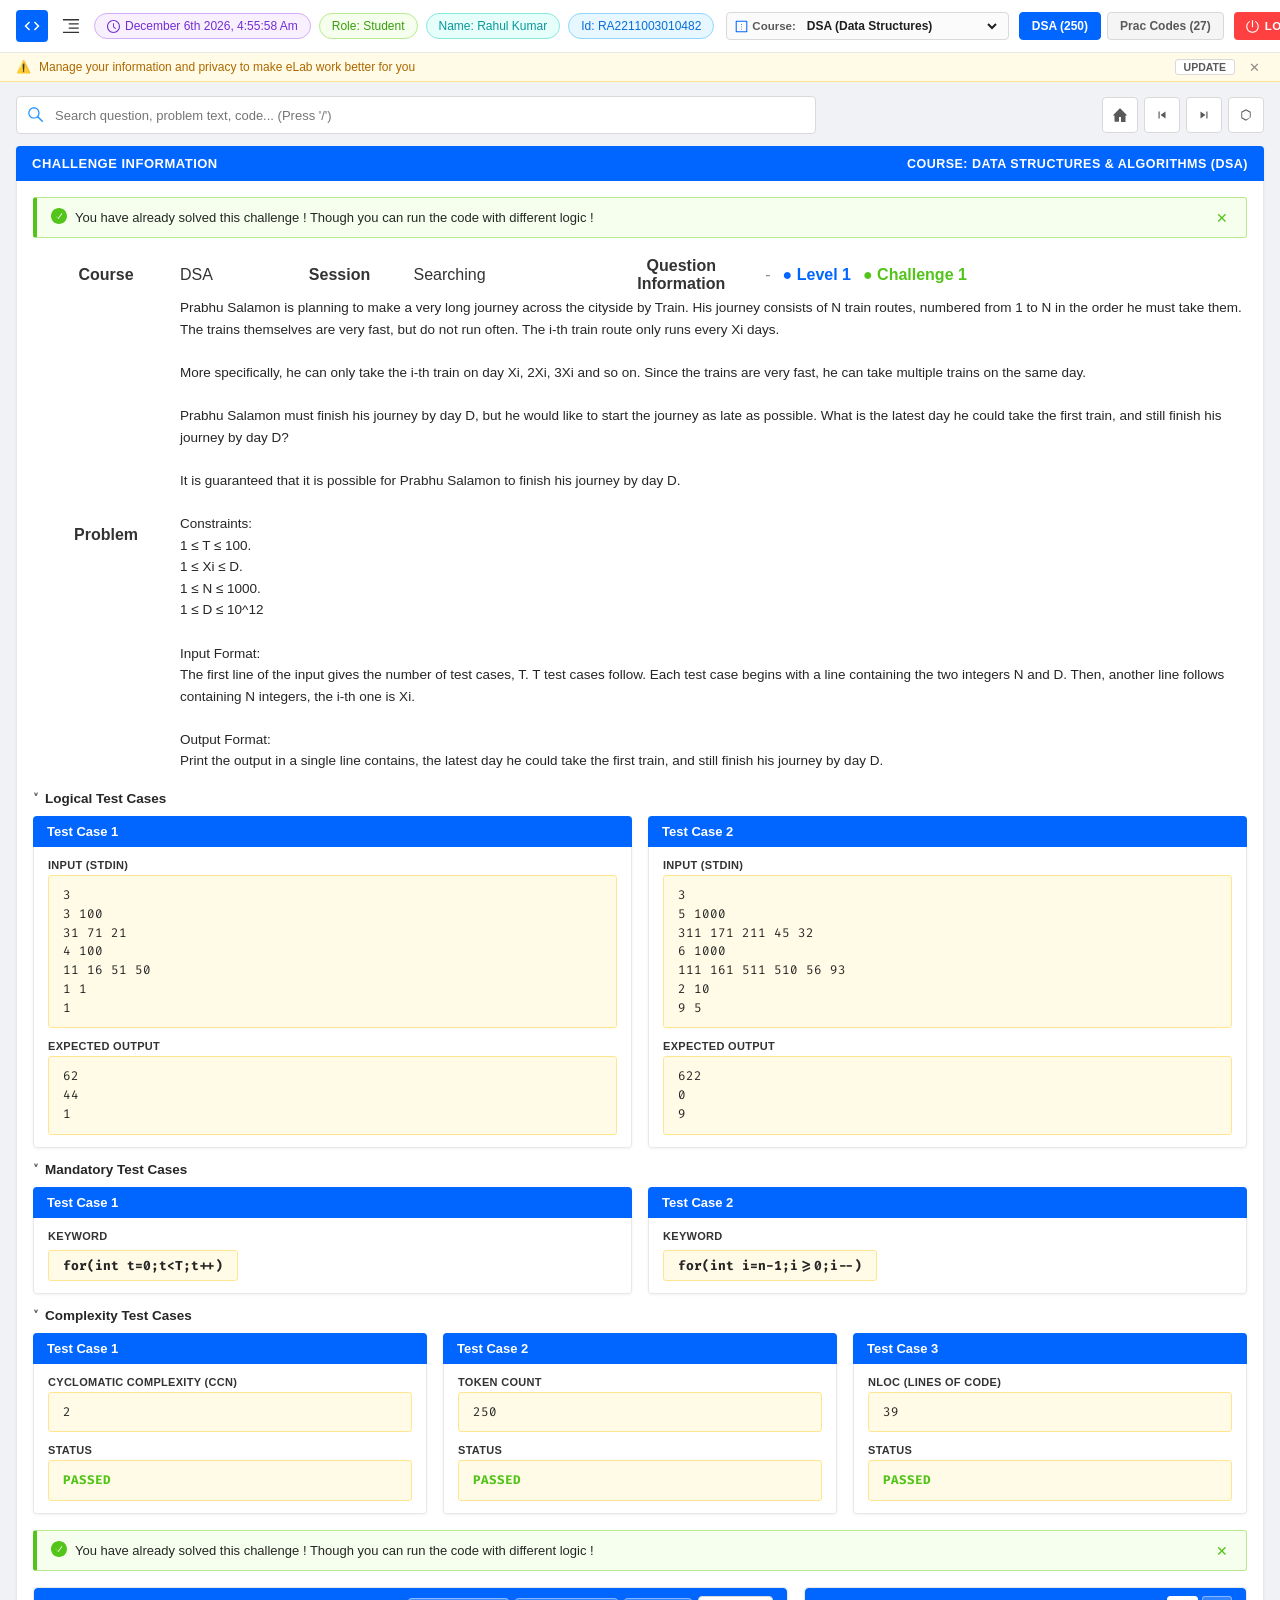
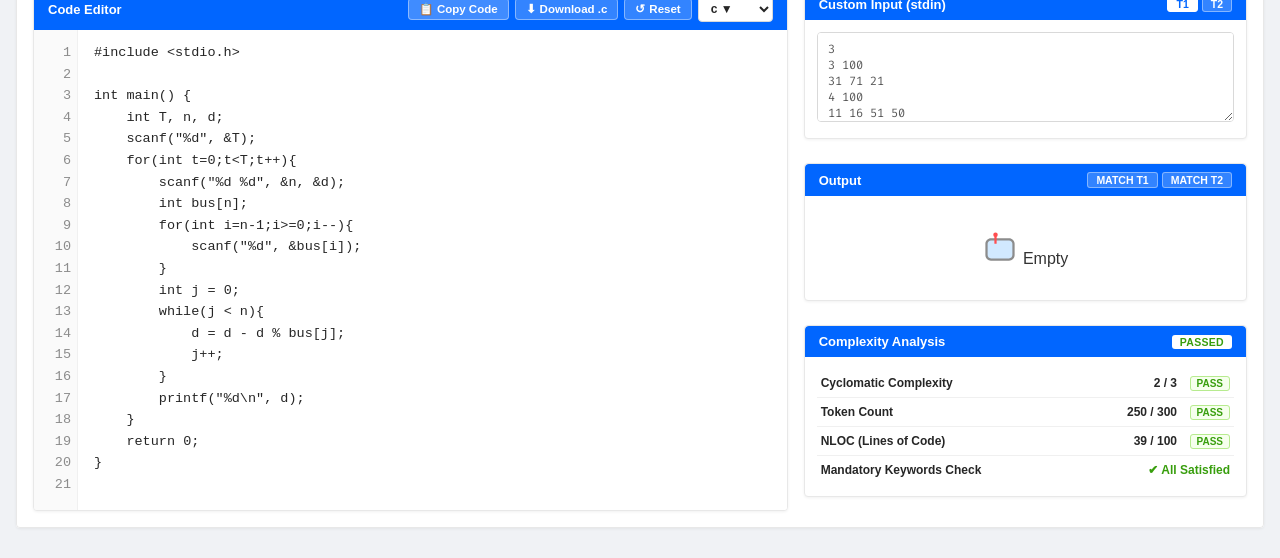
==== commit a35f10c4: "fix(editor): resolve excessive line spacing and stack gutter line numbers vertically" ====
--- a/web/index.html
+++ b/web/index.html
@@ -7,7 +7,7 @@
   <!-- Official SRM eLab Ant Design Stylesheet -->
   <link rel="stylesheet" href="official_elab.css">
   <!-- Enhanced Companion Styling & Layout Fixes -->
-  <link rel="stylesheet" href="style.css?v=20261104_1005">
+  <link rel="stylesheet" href="style.css?v=20261104_1035">
   <link rel="preconnect" href="https://fonts.googleapis.com">
   <link rel="preconnect" href="https://fonts.gstatic.com" crossorigin>
   <link href="https://fonts.googleapis.com/css2?family=Fira+Code:wght@400;500;600&family=Inter:wght@400;500;600;700&display=swap" rel="stylesheet">
@@ -413,9 +413,9 @@
   <!-- Scripts -->
   <script src="questions_data.js?v=20261101_02"></script>
   <script src="prac_data.js?v=20261101_02"></script>
-  <script src="dsa_data.js?v=20261104_1005"></script>
-  <script src="dsa_prac_data.js?v=20261104_1005"></script>
-  <script src="app_data.js?v=20261104_1005"></script>
-  <script src="app.js?v=20261104_1005"></script>
+  <script src="dsa_data.js?v=20261104_1035"></script>
+  <script src="dsa_prac_data.js?v=20261104_1035"></script>
+  <script src="app_data.js?v=20261104_1035"></script>
+  <script src="app.js?v=20261104_1035"></script>
 </body>
 </html>
--- a/web/style.css
+++ b/web/style.css
@@ -780,8 +780,16 @@
   text-align: right;
   color: #8c8c8c !important;
   user-select: none;
-  font-size: 12.5px !important;
+  font-family: Monaco, Menlo, Consolas, "Courier New", monospace !important;
+  font-size: 13.5px !important;
   line-height: 1.6 !important;
+  box-sizing: border-box;
+}
+
+.official-editor-gutter span {
+  display: block;
+  line-height: 1.6 !important;
+  height: 1.6em;
 }
 
 .official-editor-code {
@@ -791,6 +799,7 @@
   background: #ffffff !important;
   color: #262626 !important;
   overflow-x: auto;
+  font-family: Monaco, Menlo, Consolas, "Courier New", monospace !important;
   font-size: 13.5px !important;
   line-height: 1.6 !important;
 }
@@ -798,6 +807,8 @@
 .official-editor-code code {
   color: #262626 !important;
   font-family: inherit;
+  font-size: inherit;
+  line-height: inherit;
 }
 
 /* Right Side Analysis Cards */
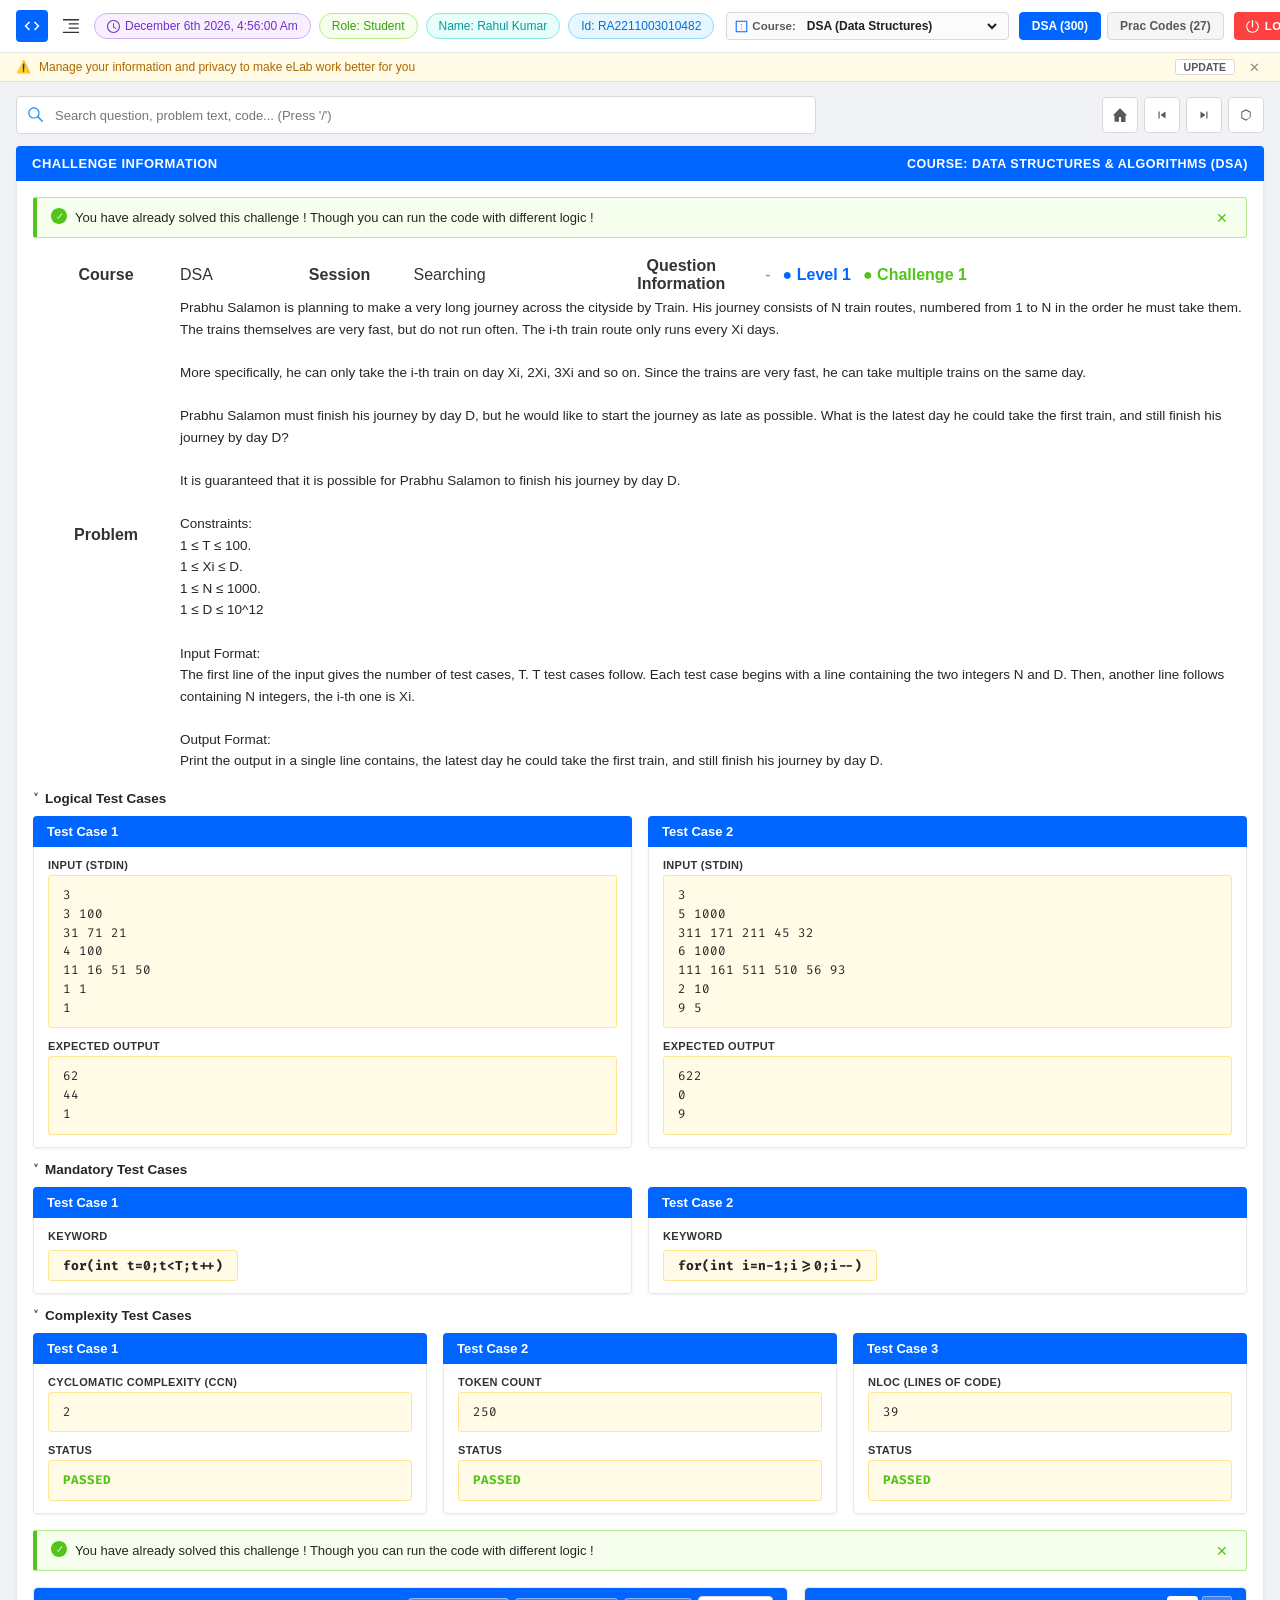
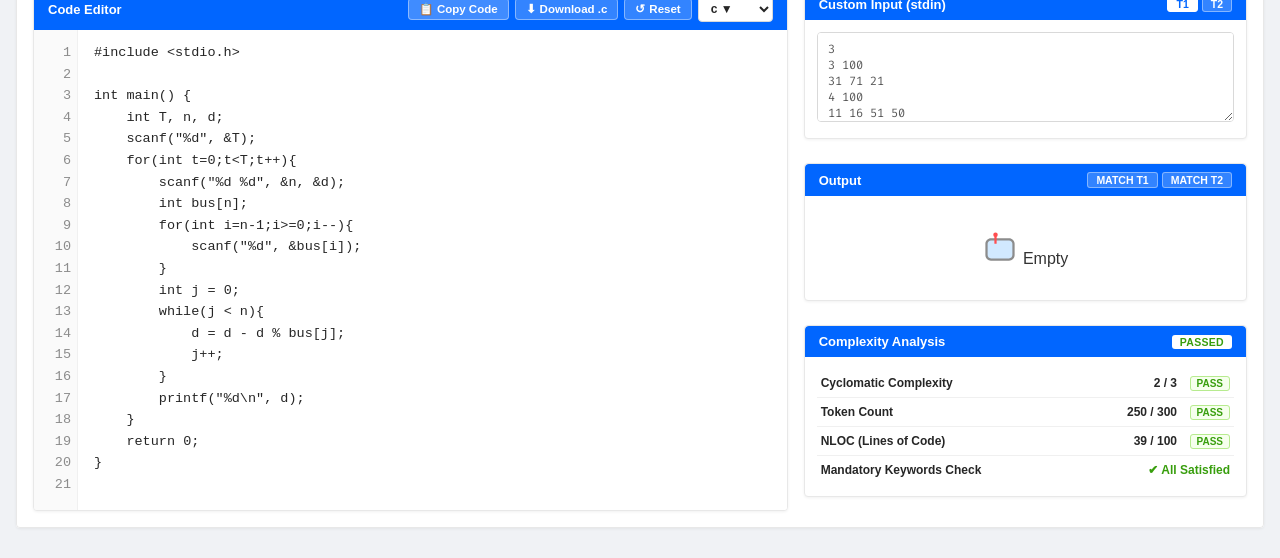
==== commit 5af0d92d: "feat(dsa): complete full 300 DSA questions dataset and harden editor gutter display" ====
--- a/web/index.html
+++ b/web/index.html
@@ -7,7 +7,7 @@
   <!-- Official SRM eLab Ant Design Stylesheet -->
   <link rel="stylesheet" href="official_elab.css">
   <!-- Enhanced Companion Styling & Layout Fixes -->
-  <link rel="stylesheet" href="style.css?v=20261104_1035">
+  <link rel="stylesheet" href="style.css?v=20261104_1215">
   <link rel="preconnect" href="https://fonts.googleapis.com">
   <link rel="preconnect" href="https://fonts.gstatic.com" crossorigin>
   <link href="https://fonts.googleapis.com/css2?family=Fira+Code:wght@400;500;600&family=Inter:wght@400;500;600;700&display=swap" rel="stylesheet">
@@ -413,9 +413,9 @@
   <!-- Scripts -->
   <script src="questions_data.js?v=20261101_02"></script>
   <script src="prac_data.js?v=20261101_02"></script>
-  <script src="dsa_data.js?v=20261104_1035"></script>
-  <script src="dsa_prac_data.js?v=20261104_1035"></script>
-  <script src="app_data.js?v=20261104_1035"></script>
-  <script src="app.js?v=20261104_1035"></script>
+  <script src="dsa_data.js?v=20261104_1215"></script>
+  <script src="dsa_prac_data.js?v=20261104_1215"></script>
+  <script src="app_data.js?v=20261104_1215"></script>
+  <script src="app.js?v=20261104_1215"></script>
 </body>
 </html>
--- a/web/style.css
+++ b/web/style.css
@@ -774,6 +774,8 @@
 
 .official-editor-gutter {
   width: 44px;
+  min-width: 44px;
+  flex-shrink: 0;
   background: #fafafa !important;
   border-right: 1px solid #f0f0f0 !important;
   padding: 12px 6px;
@@ -786,6 +788,7 @@
   box-sizing: border-box;
 }
 
+.official-editor-gutter div,
 .official-editor-gutter span {
   display: block;
   line-height: 1.6 !important;
